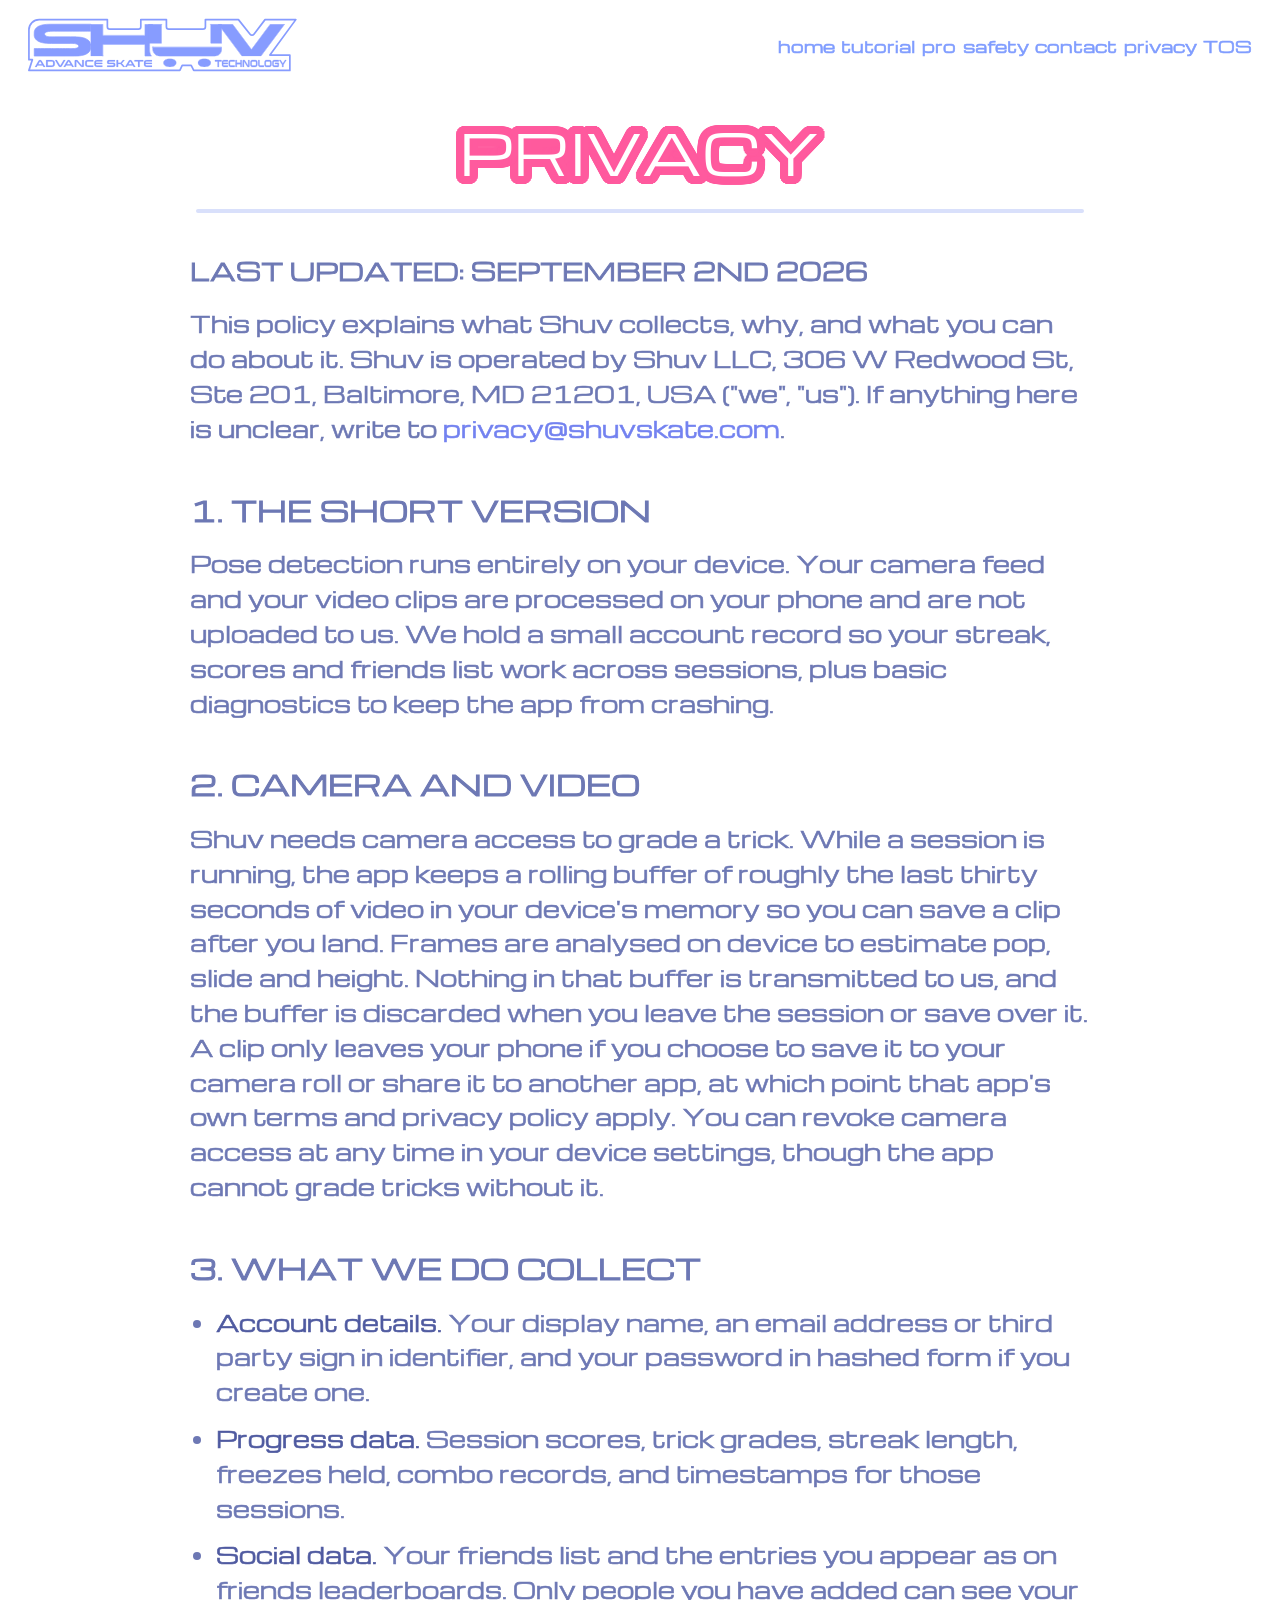
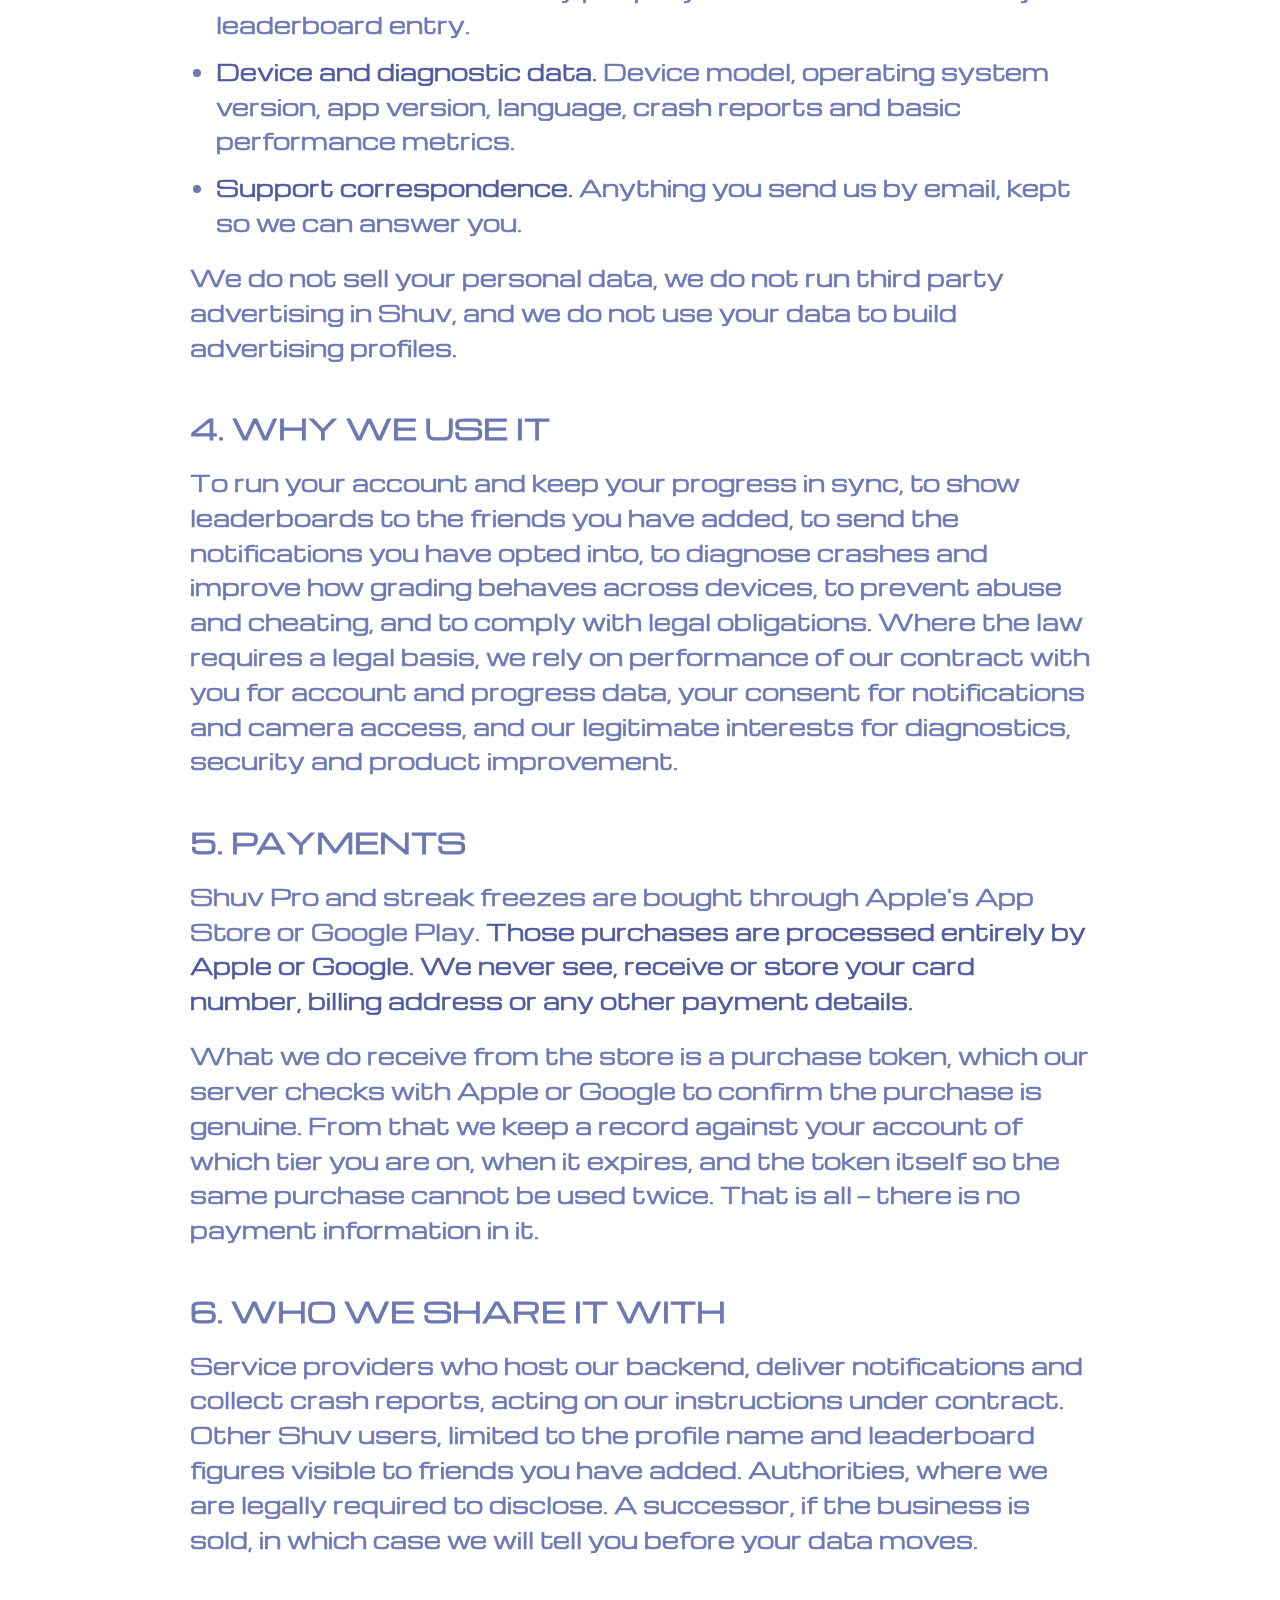
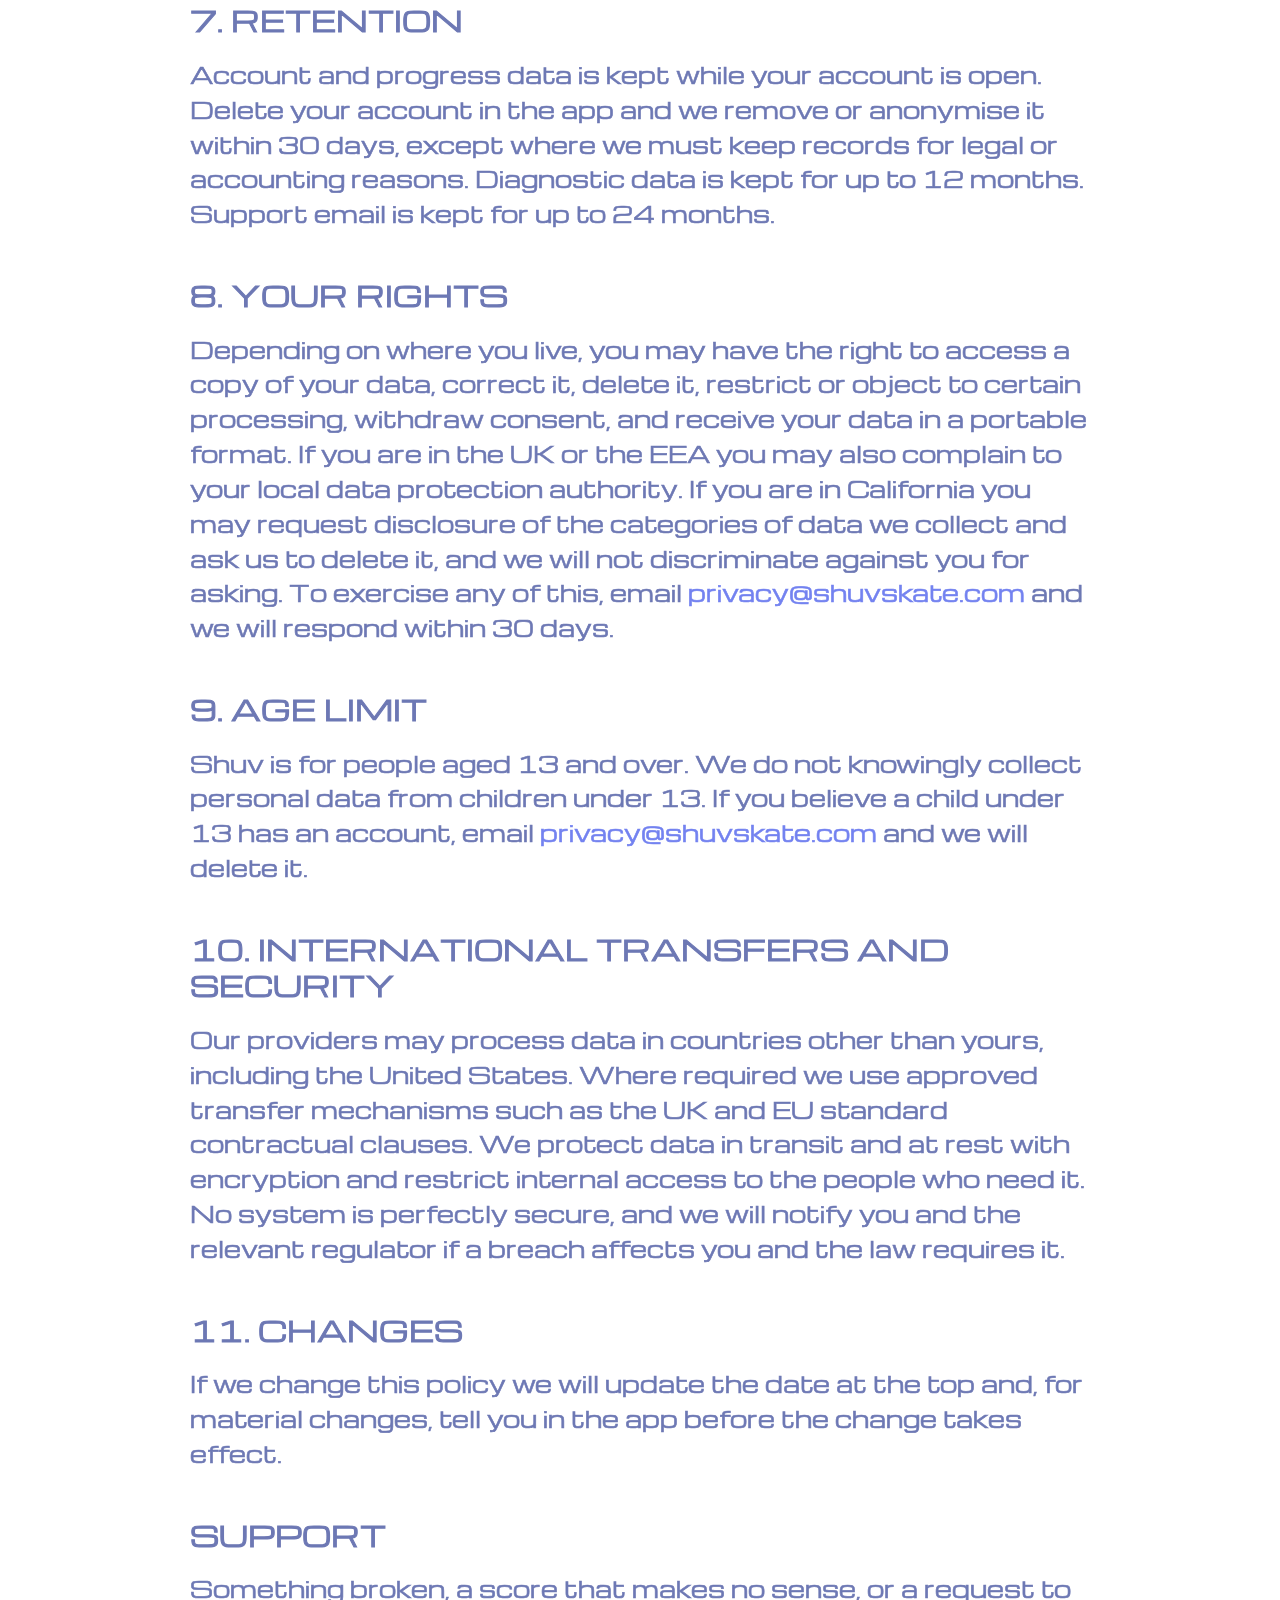
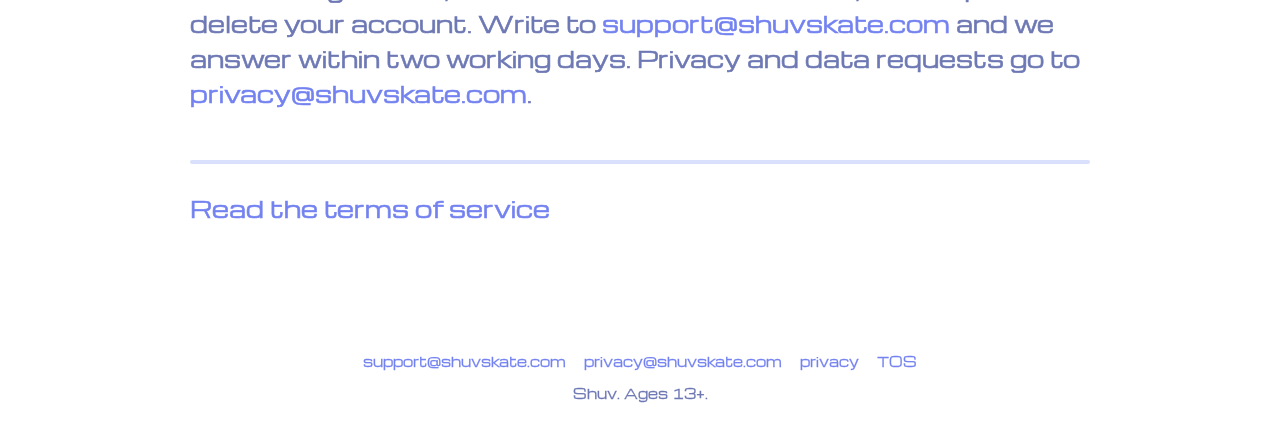
==== privacy.html @ 70ee279d "Shuv website — 2026-10-14 06:51 UTC" ====
<!doctype html>
<!--
  SHUV SITE: privacy policy (privacy.html)
  One responsive file for phone AND desktop. The phone layout is the default and
  css/shuv.css switches to the desktop layout at 900px wide. There are no separate mobile files.
  Shared across all 3 pages: header, phone menu and footer (marked below; keep them in sync),
  plus css/shuv.css and js/shuv.js.
  Must stay reachable at a stable public URL: both app stores require it before review.
-->
<html lang="en">
<head>
  <meta charset="utf-8">
  <meta name="viewport" content="width=device-width, initial-scale=1">
  <title>Privacy policy | Shuv</title>
  <meta name="description" content="What Shuv collects, why, and what you can do about it.">
  <meta name="theme-color" content="#ffffff">
  <!-- The canonical link and og:url must be absolute, so they name the
       domain directly. If it ever changes, these and the addresses in the
       footer are the places to look. -->
  <link rel="canonical" href="https://shuvskate.com/privacy.html">
  <link rel="icon" href="assets/favicon-32.png" sizes="32x32" type="image/png">
  <link rel="apple-touch-icon" href="assets/apple-touch-icon.png">
  <!-- People find Shuv through shared clips, so the share card is worth
       composing rather than letting a platform pick an image off the page. -->
  <meta property="og:type" content="website">
  <meta property="og:site_name" content="Shuv">
  <meta property="og:title" content="Privacy policy | Shuv">
  <meta property="og:description" content="What Shuv collects, why, and what you can do about it.">
  <meta property="og:url" content="https://shuvskate.com/privacy.html">
  <meta property="og:image" content="https://shuvskate.com/assets/og-image.png">
  <meta property="og:image:width" content="1200">
  <meta property="og:image:height" content="630">
  <meta name="twitter:card" content="summary_large_image">
  <link rel="preload" href="assets/fonts/Michroma-Regular.woff2" as="font" type="font/woff2" crossorigin>
  <link rel="stylesheet" href="css/shuv.css">
  <script src="js/shuv.js" defer></script>
</head>
<body>
<div class="page" id="top">

  <!-- ===== HEADER: repeated on all 3 pages. Keep them in sync. =====================
       On index.html the links are #sections; on the legal pages they are index.html#sections.
       Phone: logo centred + hamburger on the right. Desktop (900px+): logo left, text links right. -->
  <header class="site-header">
    <div class="site-header__inner">
      <a class="logo" href="index.html"><img src="assets/logo.svg" alt="Shuv, advance skate technology" width="440" height="89"></a>
      <nav class="nav-desktop" aria-label="Main">
        <a class="jello" href="index.html">home</a>
        <a class="jello" href="index.html#tutorial">tutorial</a>
        <a class="jello" href="index.html#pro">pro</a>
        <a class="jello" href="index.html#safety">safety</a>
        <a class="jello" href="index.html#contact">contact</a>
        <a class="jello" href="privacy.html" aria-current="page">privacy</a>
        <a class="jello" href="terms.html">TOS</a>
      </nav>
      <button class="menu-btn" type="button" aria-label="Open menu" aria-expanded="false" aria-controls="menu"><span></span><span></span><span></span></button>
    </div>
  </header>

  <!-- ===== PHONE MENU: repeated on all 3 pages. ===================================
       Slides in from the right when the hamburger is tapped (js/shuv.js, part 5). Hidden on desktop.
       The backdrop is invisible; it only catches taps outside the menu to close it. -->
  <div class="menu-backdrop" data-menu-close></div>
  <div class="menu" id="menu" role="dialog" aria-label="Menu" aria-hidden="true" tabindex="-1">
    <nav class="menu__nav" aria-label="Menu">
      <a class="jello" href="index.html" data-menu-close>home</a>
      <a class="jello" href="index.html#tutorial" data-menu-close>tutorial</a>
      <a class="jello" href="index.html#pro" data-menu-close>pro</a>
      <a class="jello" href="index.html#safety" data-menu-close>safety</a>
      <a class="jello" href="index.html#contact" data-menu-close>contact</a>
      <a class="jello" href="privacy.html" data-menu-close aria-current="page">privacy</a>
      <a class="jello" href="terms.html" data-menu-close>TOS</a>
    </nav>
    <button class="menu__close jello" type="button" data-menu-close>close</button>
  </div>

  <main id="main">
    <!-- ===== PRIVACY POLICY ============================================================
         Stable public URL for App Store Connect and Google Play Console:
         https://YOUR-DOMAIN/privacy.html   Don't rename or move this file once it has been submitted. -->
    <section class="doc-page">
      <h1 class="outline outline--pink doc-page__title">Privacy</h1>
      <div class="rule doc-page__rule"></div>
      <div class="doc">
        <!-- Operator filled in 7 Oct 2026 from the Maryland formation record.
             Work still outstanding on this page is tracked in the app repo,
             not here: this file is served to the public. -->
        <p class="doc__date">Last updated: September 2nd 2026</p>
        <p>This policy explains what Shuv collects, why, and what you can do about it. Shuv is operated by Shuv LLC, 306 W Redwood St, Ste 201, Baltimore, MD 21201, USA ("we", "us"). If anything here is unclear, write to <a href="mailto:privacy@shuvskate.com">privacy@shuvskate.com</a>.</p>
        <h2>1. The short version</h2>
        <p>Pose detection runs entirely on your device. Your camera feed and your video clips are processed on your phone and are not uploaded to us. We hold a small account record so your streak, scores and friends list work across sessions, plus basic diagnostics to keep the app from crashing.</p>
        <h2>2. Camera and video</h2>
        <p>Shuv needs camera access to grade a trick. While a session is running, the app keeps a rolling buffer of roughly the last thirty seconds of video in your device's memory so you can save a clip after you land. Frames are analysed on device to estimate pop, slide and height. Nothing in that buffer is transmitted to us, and the buffer is discarded when you leave the session or save over it. A clip only leaves your phone if you choose to save it to your camera roll or share it to another app, at which point that app's own terms and privacy policy apply. You can revoke camera access at any time in your device settings, though the app cannot grade tricks without it.</p>
        <h2>3. What we do collect</h2>
        <ul>
          <li><strong>Account details.</strong> Your display name, an email address or third party sign in identifier, and your password in hashed form if you create one.</li>
          <li><strong>Progress data.</strong> Session scores, trick grades, streak length, freezes held, combo records, and timestamps for those sessions.</li>
          <li><strong>Social data.</strong> Your friends list and the entries you appear as on friends leaderboards. Only people you have added can see your leaderboard entry.</li>
          <li><strong>Device and diagnostic data.</strong> Device model, operating system version, app version, language, crash reports and basic performance metrics.</li>
          <li><strong>Support correspondence.</strong> Anything you send us by email, kept so we can answer you.</li>
        </ul>
        <p>We do not sell your personal data, we do not run third party advertising in Shuv, and we do not use your data to build advertising profiles.</p>
        <h2>4. Why we use it</h2>
        <p>To run your account and keep your progress in sync, to show leaderboards to the friends you have added, to send the notifications you have opted into, to diagnose crashes and improve how grading behaves across devices, to prevent abuse and cheating, and to comply with legal obligations. Where the law requires a legal basis, we rely on performance of our contract with you for account and progress data, your consent for notifications and camera access, and our legitimate interests for diagnostics, security and product improvement.</p>
        <h2>5. Payments</h2>
        <p>Shuv Pro and streak freezes are bought through Apple's App Store or Google Play. <strong>Those purchases are processed entirely by Apple or Google. We never see, receive or store your card number, billing address or any other payment details.</strong></p>
        <p>What we do receive from the store is a purchase token, which our server checks with Apple or Google to confirm the purchase is genuine. From that we keep a record against your account of which tier you are on, when it expires, and the token itself so the same purchase cannot be used twice. That is all — there is no payment information in it.</p>
        <h2>6. Who we share it with</h2>
        <p>Service providers who host our backend, deliver notifications and collect crash reports, acting on our instructions under contract. Other Shuv users, limited to the profile name and leaderboard figures visible to friends you have added. Authorities, where we are legally required to disclose. A successor, if the business is sold, in which case we will tell you before your data moves.</p>
        <h2>7. Retention</h2>
        <p>Account and progress data is kept while your account is open. Delete your account in the app and we remove or anonymise it within 30 days, except where we must keep records for legal or accounting reasons. Diagnostic data is kept for up to 12 months. Support email is kept for up to 24 months.</p>
        <h2>8. Your rights</h2>
        <p>Depending on where you live, you may have the right to access a copy of your data, correct it, delete it, restrict or object to certain processing, withdraw consent, and receive your data in a portable format. If you are in the UK or the EEA you may also complain to your local data protection authority. If you are in California you may request disclosure of the categories of data we collect and ask us to delete it, and we will not discriminate against you for asking. To exercise any of this, email <a href="mailto:privacy@shuvskate.com">privacy@shuvskate.com</a> and we will respond within 30 days.</p>
        <h2>9. Age limit</h2>
        <p>Shuv is for people aged 13 and over. We do not knowingly collect personal data from children under 13. If you believe a child under 13 has an account, email <a href="mailto:privacy@shuvskate.com">privacy@shuvskate.com</a> and we will delete it.</p>
        <h2>10. International transfers and security</h2>
        <p>Our providers may process data in countries other than yours, including the United States. Where required we use approved transfer mechanisms such as the UK and EU standard contractual clauses. We protect data in transit and at rest with encryption and restrict internal access to the people who need it. No system is perfectly secure, and we will notify you and the relevant regulator if a breach affects you and the law requires it.</p>
        <h2>11. Changes</h2>
        <p>If we change this policy we will update the date at the top and, for material changes, tell you in the app before the change takes effect.</p>
        <!-- Support: Apple and Google both ask for a support URL. Either https://YOUR-DOMAIN/privacy.html#support
             or https://YOUR-DOMAIN/#contact (the home page form) works. -->
        <h2 id="support">Support</h2>
        <p>Something broken, a score that makes no sense, or a request to delete your account. Write to <a href="mailto:support@shuvskate.com">support@shuvskate.com</a> and we answer within two working days. Privacy and data requests go to <a href="mailto:privacy@shuvskate.com">privacy@shuvskate.com</a>.</p>
        <div class="rule doc__end-rule"></div>
        <p><a href="terms.html">Read the terms of service</a></p>
      </div>
    </section>
  </main>

  <!-- ===== FOOTER: repeated on all 3 pages. ===== -->
  <footer class="site-footer">
    <div class="site-footer__links">
      <a href="mailto:support@shuvskate.com">support@shuvskate.com</a>
      <a href="mailto:privacy@shuvskate.com">privacy@shuvskate.com</a>
      <a href="privacy.html">privacy</a>
      <a href="terms.html">TOS</a>
    </div>
    <div class="site-footer__small">Shuv. Ages 13+.</div>
  </footer>
</div>
</body>
</html>
---- css/shuv.css ----
/* ===== MICHROMA, SELF HOSTED ==============================================
   It used to come from Google Fonts. Two reasons it does not any more:

   1. PRIVACY. A Google Fonts stylesheet hands every visitor's IP address
      to Google before a single word of the page renders. A German court
      has already ruled that a GDPR breach, and this site has to carry a
      privacy policy that says what it shares — "nothing, unless you ask
      us to" is a much easier sentence to write truthfully.
   2. IT IS FASTER. Two preconnects and a blocking stylesheet on another
      origin, to fetch a 26 KB file, versus fetching the 26 KB file.

   Michroma is SIL Open Font Licence 1.1, which permits this as long as
   the licence travels with it — see assets/fonts/OFL.txt.

   swap, so the page is readable in a fallback while the font arrives
   rather than showing nothing.
   ========================================================================= */
@font-face {
  font-family: 'Michroma';
  src: url('../assets/fonts/Michroma-Regular.woff2') format('woff2'),
       url('../assets/fonts/Michroma-Regular.ttf') format('truetype');
  font-weight: 400;
  font-style: normal;
  font-display: swap;
}

/* ==========================================================================
   Shuv site: shared stylesheet for index.html, privacy.html and terms.html

   HOW THE LAYOUT WORKS
   - The phone layout is the default. Everything inside the DESKTOP media
     query at the bottom (min-width: 900px) switches to the desktop layout.
     There are no separate mobile/desktop files.
   - Sizes come from the custom properties in :root, so most layout tweaks
     are a one line edit there (phone values first, desktop values in the
     media query).
   - Michroma ships a single weight. Text is thickened with a thin
     -webkit-text-stroke in its own colour (0.03em body, about 0.045em
     headings). Keep that when porting, or the type looks too light.
   ========================================================================== */

/* ---------- 1. Tokens ---------------------------------------------------- */
:root {
  /* Brand colours (from the app theme) */
  --cobalt: #2742dd;       /* borders + hard "depth" shadows */
  --peri: #7382f0;         /* primary: button fills, card headings */
  --peri-soft: #7f9cff;    /* nav links, most outlined headings, menu */
  --ink: #1b2150;          /* strongest text: prices, typed input */
  --text: #6d78b4;         /* body copy */
  --muted: #8088b8;
  --panel: #eef1ff;        /* Pro column highlight */
  --rule: #d9e0fb;         /* divider lines */
  --good: #22c97a;         /* speech bubble, "First 4 days free" */
  --pink: #ff5a9e;         /* safety box, menu close button */
  --pink-deep: #c2185b;
  --legal-strong: #4f5aa0; /* bold lead-ins in the privacy policy */

  /* Type scale, PHONE. Scales with the screen (vw) to match the phone
     mockups, but is capped so tablets (600 to 899px wide) don't balloon. */
  --h1: min(7.6vw, 43px);     /* hero headline */
  --big: min(11.5vw, 66px);   /* section titles: TUTORIAL, SAFETY, ... */
  --ch: min(7.4vw, 36px);     /* card headings */
  --body: min(4.6vw, 26px);   /* body copy */
  --btn: min(4.3vw, 24px);    /* button labels */

  /* Spacing, PHONE */
  --pad: 2vw;        /* page side padding */
  --hdr-r: 3.5vw;    /* header side padding */
  --why-in: 4vw;     /* extra side inset: "Why choose Shuv?" */
  --form-in: 4vw;    /* extra side inset: contact form */
  --doc-in: 4.5vw;   /* extra side inset: legal text */
  --pop-mt: -12%;    /* pulls the skater scene up under the Pop card */
  --pop-mb: 0px;

  /* Sticky header height. js/shuv.js keeps this equal to the real header,
     so jumps to #sections land just below it instead of under it. */
  --header-h: 72px;
}

/* ---------- 2. Base ------------------------------------------------------ */
*, *::before, *::after { box-sizing: border-box; }
html { -webkit-text-size-adjust: 100%; }
body {
  margin: 0;
  background: #fff;
  color: var(--text);
  font-family: Michroma, "Arial Black", sans-serif;
  -webkit-font-smoothing: antialiased;
  animation: page-in .35s ease;           /* every page fades in on load */
}
/* Added by js/shuv.js just before going to another page of the site */
body.is-leaving { opacity: 0; transition: opacity .3s ease; }
@keyframes page-in { from { opacity: 0; } }

/* Wrapper for the whole page. "clip" (not "hidden") so the sticky header
   keeps working while nothing can cause sideways scrolling on phones. */
.page {
  max-width: 1600px;
  margin-inline: auto; min-height: 100vh; overflow-x: clip; }

h1, h2, h3 { font-weight: 400; }        /* Michroma has no bold; never synthesize it */
a { color: var(--peri); text-decoration: none; }
a:hover { color: var(--cobalt); }
img { max-width: 100%; height: auto; display: block; }
::selection { background: var(--peri); color: #fff; }
input::placeholder, textarea::placeholder { color: #9aa8f5; text-transform: uppercase; }

/* Anchor targets stop just below the sticky header */
[id] { scroll-margin-top: calc(var(--header-h) + 14px); }

.sr-only {
  position: absolute; width: 1px; height: 1px; padding: 0; margin: -1px;
  overflow: hidden; clip: rect(0, 0, 0, 0); white-space: nowrap; border: 0;
}

/* ---------- 3. Shared pieces --------------------------------------------- */

/* Outlined headings: white letters with a thick round outline, like the
   app's headings. Built from 48 hard text-shadows in a circle of radius
   --o (0.15em = the app's 3px outline on 20px text, kept as a ratio).
   Don't swap this for -webkit-text-stroke: that gives sharp mitred corners.
   Colour: default periwinkle-soft; add .outline--peri or .outline--pink. */
.outline {
  --o: 0.15em;
  --oc: var(--peri-soft);
  color: #fff;
  text-transform: uppercase;
  -webkit-text-stroke: 0;
  text-shadow:
    calc(var(--o) * 1.000) calc(var(--o) * 0.000) 0 var(--oc),
    calc(var(--o) * 0.991) calc(var(--o) * 0.131) 0 var(--oc),
    calc(var(--o) * 0.966) calc(var(--o) * 0.259) 0 var(--oc),
    calc(var(--o) * 0.924) calc(var(--o) * 0.383) 0 var(--oc),
    calc(var(--o) * 0.866) calc(var(--o) * 0.500) 0 var(--oc),
    calc(var(--o) * 0.793) calc(var(--o) * 0.609) 0 var(--oc),
    calc(var(--o) * 0.707) calc(var(--o) * 0.707) 0 var(--oc),
    calc(var(--o) * 0.609) calc(var(--o) * 0.793) 0 var(--oc),
    calc(var(--o) * 0.500) calc(var(--o) * 0.866) 0 var(--oc),
    calc(var(--o) * 0.383) calc(var(--o) * 0.924) 0 var(--oc),
    calc(var(--o) * 0.259) calc(var(--o) * 0.966) 0 var(--oc),
    calc(var(--o) * 0.131) calc(var(--o) * 0.991) 0 var(--oc),
    calc(var(--o) * 0.000) calc(var(--o) * 1.000) 0 var(--oc),
    calc(var(--o) * -0.131) calc(var(--o) * 0.991) 0 var(--oc),
    calc(var(--o) * -0.259) calc(var(--o) * 0.966) 0 var(--oc),
    calc(var(--o) * -0.383) calc(var(--o) * 0.924) 0 var(--oc),
    calc(var(--o) * -0.500) calc(var(--o) * 0.866) 0 var(--oc),
    calc(var(--o) * -0.609) calc(var(--o) * 0.793) 0 var(--oc),
    calc(var(--o) * -0.707) calc(var(--o) * 0.707) 0 var(--oc),
    calc(var(--o) * -0.793) calc(var(--o) * 0.609) 0 var(--oc),
    calc(var(--o) * -0.866) calc(var(--o) * 0.500) 0 var(--oc),
    calc(var(--o) * -0.924) calc(var(--o) * 0.383) 0 var(--oc),
    calc(var(--o) * -0.966) calc(var(--o) * 0.259) 0 var(--oc),
    calc(var(--o) * -0.991) calc(var(--o) * 0.131) 0 var(--oc),
    calc(var(--o) * -1.000) calc(var(--o) * 0.000) 0 var(--oc),
    calc(var(--o) * -0.991) calc(var(--o) * -0.131) 0 var(--oc),
    calc(var(--o) * -0.966) calc(var(--o) * -0.259) 0 var(--oc),
    calc(var(--o) * -0.924) calc(var(--o) * -0.383) 0 var(--oc),
    calc(var(--o) * -0.866) calc(var(--o) * -0.500) 0 var(--oc),
    calc(var(--o) * -0.793) calc(var(--o) * -0.609) 0 var(--oc),
    calc(var(--o) * -0.707) calc(var(--o) * -0.707) 0 var(--oc),
    calc(var(--o) * -0.609) calc(var(--o) * -0.793) 0 var(--oc),
    calc(var(--o) * -0.500) calc(var(--o) * -0.866) 0 var(--oc),
    calc(var(--o) * -0.383) calc(var(--o) * -0.924) 0 var(--oc),
    calc(var(--o) * -0.259) calc(var(--o) * -0.966) 0 var(--oc),
    calc(var(--o) * -0.131) calc(var(--o) * -0.991) 0 var(--oc),
    calc(var(--o) * 0.000) calc(var(--o) * -1.000) 0 var(--oc),
    calc(var(--o) * 0.131) calc(var(--o) * -0.991) 0 var(--oc),
    calc(var(--o) * 0.259) calc(var(--o) * -0.966) 0 var(--oc),
    calc(var(--o) * 0.383) calc(var(--o) * -0.924) 0 var(--oc),
    calc(var(--o) * 0.500) calc(var(--o) * -0.866) 0 var(--oc),
    calc(var(--o) * 0.609) calc(var(--o) * -0.793) 0 var(--oc),
    calc(var(--o) * 0.707) calc(var(--o) * -0.707) 0 var(--oc),
    calc(var(--o) * 0.793) calc(var(--o) * -0.609) 0 var(--oc),
    calc(var(--o) * 0.866) calc(var(--o) * -0.500) 0 var(--oc),
    calc(var(--o) * 0.924) calc(var(--o) * -0.383) 0 var(--oc),
    calc(var(--o) * 0.966) calc(var(--o) * -0.259) 0 var(--oc),
    calc(var(--o) * 0.991) calc(var(--o) * -0.131) 0 var(--oc);
}
.outline--peri { --oc: var(--peri); }
.outline--pink { --oc: var(--pink); }

/* Divider line */
.rule { height: 4px; border-radius: 2px; background: var(--rule); }

/* Cards: 4px cobalt border + hard 8px cobalt shadow (no blur) */
.card {
  border: 4px solid var(--cobalt);
  border-radius: 28px;
  box-shadow: 0 8px 0 var(--cobalt);
  background: #fff;
  padding: .8em .5em .9em;
  text-align: center;
  font-size: var(--body);
}
.card__title {
  margin: 0;
  color: var(--peri);
  text-transform: uppercase;
  font-size: var(--ch);
  line-height: 1.15;
  -webkit-text-stroke: .045em currentColor;
}
.card__text { margin: .6em 0 0; line-height: 1.3; -webkit-text-stroke: .03em currentColor; }

/* Buttons press down onto their shadow */
.btn {
  display: block;
  width: 100%;
  border: 4px solid var(--cobalt);
  border-radius: 24px;
  background: var(--peri);
  box-shadow: 0 8px 0 var(--cobalt);
  color: #fff;
  font-family: inherit;
  font-size: var(--btn);
  text-transform: uppercase;
  padding: .8em .6em;
  cursor: pointer;
  -webkit-text-stroke: .035em currentColor;
  transition: transform .08s ease, box-shadow .08s ease;
}
.btn:active { transform: translateY(8px); box-shadow: 0 0 0 var(--cobalt); }

/* "Jello" press. js/shuv.js adds .is-jello to any .jello element on
   pointerdown. Uses the separate `scale` property so it combines with the
   :active translate above. */
@keyframes shuv-jello {
  0%   { scale: 1 1; }
  25%  { scale: 1.12 .86; }
  40%  { scale: .9 1.1; }
  55%  { scale: 1.06 .95; }
  70%  { scale: .97 1.03; }
  85%  { scale: 1.01 .99; }
  100% { scale: 1 1; }
}
.is-jello { animation: shuv-jello .6s cubic-bezier(.3, .7, .4, 1); }

/* ---------- 4. Header ---------------------------------------------------- */
.site-header { position: sticky; top: 0; z-index: 40; background: #fff; }
/* PHONE: logo centred, hamburger on the right */
.site-header__inner {
  display: grid;
  grid-template-columns: 44px minmax(0, 1fr) 44px;
  align-items: center;
  gap: 8px;
  padding: 14px var(--hdr-r);
}
.logo { grid-column: 2; justify-self: center; }
.logo img { width: min(220px, 58vw); }
.nav-desktop { display: none; }
.menu-btn {
  grid-column: 3;
  width: 44px; height: 44px;
  border: 0; background: transparent;
  padding: 6px 2px;
  display: flex; flex-direction: column; justify-content: space-between;
  cursor: pointer;
}
.menu-btn span { display: block; height: 6px; background: var(--peri-soft); }

/* ---------- 5. Phone menu (slides in from the right) ---------------------- */
.menu-backdrop { position: fixed; inset: 0; z-index: 50; pointer-events: none; }
.menu-backdrop.is-open { pointer-events: auto; }
.menu {
  position: fixed; z-index: 60;
  top: 92px; right: 0;
  width: min(72vw, 380px);
  max-height: calc(100dvh - 108px);      /* scrolls on short/landscape phones */
  overflow-y: auto;
  background: #fff;
  border: 6px solid var(--peri-soft);
  border-right: 0;
  border-radius: 56px 0 0 56px;
  padding: 32px 20px 40px;
  display: flex; flex-direction: column; align-items: center; gap: 36px;
  transform: translateX(calc(100% + 12px));
  visibility: hidden;
  transition: transform .42s cubic-bezier(.22, .8, .24, 1), visibility 0s linear .42s;
}
.menu.is-open {
  transform: none;
  visibility: visible;
  box-shadow: -12px 0 0 rgba(127, 156, 255, .18);
  transition: transform .42s cubic-bezier(.22, .8, .24, 1);
}
.menu:focus { outline: none; }
.menu__nav {
  display: flex; flex-direction: column; align-items: center; gap: 4px;
  font-size: clamp(34px, 10.5vw, 52px);
  line-height: 1.12;
  -webkit-text-stroke: .04em currentColor;
}
.menu__nav a { color: var(--peri-soft); }
.menu__close {
  width: 100%;
  border: 4px solid var(--pink-deep);
  border-radius: 22px;
  background: var(--pink);
  box-shadow: 0 8px 0 var(--pink-deep);
  color: #fff;
  font-family: inherit;
  font-size: clamp(30px, 9vw, 44px);
  padding: 10px 0 14px;
  cursor: pointer;
  -webkit-text-stroke: .04em currentColor;
  transition: transform .08s ease, box-shadow .08s ease;
}
.menu__close:active { transform: translateY(8px); box-shadow: 0 0 0 var(--pink-deep); }

/* ---------- 6. Home: hero ------------------------------------------------ */
.hero {
  max-width: 1600px; margin: 0 auto;
  padding: 16px var(--pad) 40px;
  display: flex; flex-wrap: wrap; align-items: center; gap: 28px 48px;
}
.hero__art { flex: 1 1 380px; position: relative; padding-bottom: 20px; }
.hero__art > img { width: min(88%, 720px); margin: 0 auto; }
.hero__copy { flex: 1 1 380px; display: flex; flex-direction: column; align-items: center; justify-content: center; }
.hero__title { margin: 0; text-align: center; font-size: var(--h1); line-height: 1.22; text-wrap: balance; }

/* Store badges. PHONE: pinned bottom right of Rash. DESKTOP: bottom left. */
.store-badges { position: absolute; right: 0; bottom: 0; display: grid; gap: 12px; justify-items: start; }
.store-badge {
  border: 3px solid var(--cobalt);
  border-radius: 14px;
  background: #fff;
  box-shadow: 0 5px 0 var(--cobalt);
  padding: 8px 14px;
  color: var(--ink);
}
.store-badge--fill { background: var(--peri); color: #fff; }
.store-badge__kicker {
  display: block;
  font-family: Arial, Helvetica, sans-serif;
  font-weight: 700;
  font-size: 9px;
  letter-spacing: .18em;
  text-transform: uppercase;
  color: var(--text);
}
.store-badge--fill .store-badge__kicker { color: inherit; }
.store-badge__name { display: block; margin-top: 2px; font-size: 13px; text-transform: uppercase; -webkit-text-stroke: .03em currentColor; }

/* ---------- 7. Home: Pop. Slide. Land. ------------------------------------ */
.pop {
  max-width: 1600px; margin: 0 auto;
  padding: 48px var(--pad);
  display: flex; flex-direction: row-reverse; flex-wrap: wrap; align-items: center; gap: 40px 48px;
}
.pop__card { position: relative; z-index: 2; flex: 1 1 420px; }
.pop__card .card__title { line-height: 1.1; }

/* The scene is one fixed-aspect box. Every piece is absolutely positioned
   in % of the box (measured from the mockup), and the speech bubble is
   sized in cqw (container query units), so the scene scales like a picture.
   Edit positions here, not in the HTML. */
.pop-scene {
  position: relative; z-index: 1;
  flex: 1 1 380px;
  max-width: 820px;
  margin: var(--pop-mt) auto var(--pop-mb);
  aspect-ratio: 1080 / 1645;
  container-type: inline-size;
}
.pop-scene > img { position: absolute; }
.pop-scene__girl  { left: 15.7%;  top: 13.09%; width: 70%; }
.pop-scene__combo { left: 10.95%; top: 7.6%;   width: 24.96%; }
.pop-scene__auto  { left: 35.06%; top: 14.1%;  width: 40.48%; }
.pop-scene__rec   { left: 75.84%; top: 8.85%;  width: 17.29%; }
.pop-scene__rash  { left: 12%;    top: 67.62%; width: 29.5%; }

/* Speech bubble, same construction as the app's camera bubble:
   thick bottom border, tail = green triangle with a smaller white one inside. */
.bubble {
  position: absolute; left: 40.7%; top: 83.81%; width: 44%;
  border: .7cqw solid var(--good);
  border-bottom-width: 1.63cqw;
  border-radius: 3.73cqw;
  background: #fff;
  padding: 1.4cqw 3.03cqw;
}
.bubble::before, .bubble::after { content: ""; position: absolute; width: 0; height: 0; }
.bubble::before {
  left: -3.5cqw; top: 3.27cqw;
  border-top: 1.4cqw solid transparent;
  border-bottom: 2.8cqw solid transparent;
  border-right: 3.5cqw solid var(--good);
}
.bubble::after {
  left: -2.1cqw; top: 3.97cqw;
  border-top: .7cqw solid transparent;
  border-bottom: 1.17cqw solid transparent;
  border-right: 3.03cqw solid #fff;
}
.bubble p {
  position: relative; margin: 0;
  color: var(--peri);
  font-size: 3.5cqw;
  line-height: 1.4;
  -webkit-text-stroke: .06em currentColor;
  paint-order: stroke fill;
}

/* ---------- 8. Home: tutorial -------------------------------------------- */
/* z-index keeps the tutorial above Rash if the scene above ever overlaps it */
.tutorial { position: relative; z-index: 3; max-width: 1600px; margin: 0 auto; padding: 56px var(--pad) 24px; }
.tutorial__title { margin: 0 0 clamp(28px, 4vw, 80px); text-align: center; font-size: var(--big); line-height: 1; }
/* Rows alternate sides on desktop. On phones the picture always sits above its card. */
.tut-row { display: flex; flex-wrap: wrap; align-items: center; gap: 32px 56px; margin-bottom: clamp(56px, 7vw, 120px); }
.tut-row:last-child { margin-bottom: 0; }
.tut-row--flip { flex-direction: row-reverse; }
.tut-row__art { flex: 1 1 380px; }
.tut-row__art img { width: min(72%, 540px); margin: 0 auto; }
.tut-row__art--narrow img { width: min(58%, 330px); }
/* --wide, for art that is drawn small inside its own frame. The friend
   row's illustration reads as two people at a distance rather than one
   object, so at the default width the faces end up smaller than the body
   text beside them. Both this and --narrow have a partner rule in the
   900px block below; changing one without the other only moves the
   phone layout, because the desktop rule is the one that wins. */
.tut-row__art--wide img { width: min(88%, 660px); }
.tut-row > .card { flex: 1 1 420px; }

/* ---------- 9. Home: why choose Shuv -------------------------------------- */
.why {
  max-width: 1100px; margin: 0 auto;
  padding: 80px calc(var(--pad) + var(--why-in)) 24px;
  text-align: center;
  font-size: var(--body);
}
.why__title { margin: 0; font-size: var(--big); line-height: 1.15; text-wrap: balance; }
.why .rule { width: 85%; margin: .9em auto; }
.why .rule:last-child { margin-bottom: 0; }
.why h3 { margin: 0; color: var(--peri-soft); text-transform: uppercase; font-size: var(--ch); line-height: 1.2; -webkit-text-stroke: .045em currentColor; }
.why p { margin: .5em auto 0; max-width: 22em; line-height: 1.3; -webkit-text-stroke: .03em currentColor; }

/* ---------- 10. Home: Shuv Pro -------------------------------------------- */
.pro { max-width: 1600px; margin: 0 auto; padding: 80px var(--pad) 24px; }
.pro__title { margin: 0 0 clamp(28px, 4vw, 72px); text-align: center; font-size: var(--big); line-height: 1.15; text-wrap: balance; }
.pro__row { display: flex; flex-wrap: wrap; align-items: center; gap: 32px 56px; }
.pro__art { flex: 1 1 380px; }
.pro__art img { width: min(70%, 440px); margin: 0 auto; }
.pro__card { flex: 1 1 440px; padding: 1em .9em 1.1em; text-align: left; font-size: calc(var(--body) * .72); }
.pro__card .card__title { text-align: center; font-size: calc(var(--ch) * 1.111); }

.pro-table { width: 100%; border-collapse: collapse; margin-top: 1em; }
.pro-table thead th { padding: 0 0 .6em; font-weight: 400; letter-spacing: .08em; color: var(--muted); }
.pro-table .free-h { font-size: .75em; }
.pro-table thead .pro-col { padding: .5em 0 .6em; background: var(--panel); border-radius: 12px 12px 0 0; }
.pro-pill {
  display: inline-block;
  font-size: .7em;
  letter-spacing: .08em;
  color: #fff;
  background: var(--peri);
  border: 2px solid var(--cobalt);
  border-bottom-width: 4px;
  border-radius: 10px;
  padding: 4px 8px;
}
.pro-table tbody th { padding: .75em .4em .75em 0; text-align: left; font-weight: 400; line-height: 1.3; -webkit-text-stroke: .03em currentColor; }
.pro-table tbody td { padding: .75em 0; text-align: center; width: 3.4em; }
.pro-table tbody td.pro-col { background: var(--panel); }
.pro-table tbody tr + tr > * { border-top: 3px solid var(--panel); }
.tick {
  display: inline-block; vertical-align: middle;
  width: 1.1em; height: 1.1em;
  fill: none; stroke: var(--muted); stroke-width: 3.4; stroke-linecap: round; stroke-linejoin: round;
}
.pro-col .tick { stroke: var(--peri); }
.dash { display: inline-block; vertical-align: middle; width: .8em; height: 4px; border-radius: 3px; background: var(--rule); }

.pro__price { display: flex; align-items: baseline; justify-content: center; gap: .4em; margin-top: 1.2em; }
.pro__amount { font-size: 2.1em; color: var(--ink); -webkit-text-stroke: .04em currentColor; }
.pro__per { color: var(--muted); }
.pro__trial { margin: .3em 0 0; text-align: center; color: var(--good); -webkit-text-stroke: .03em currentColor; }
.pro__fine { margin: 1.2em 0 0; text-align: center; font-size: .72em; line-height: 1.55; color: var(--muted); }

/* ---------- 11. Home: safety --------------------------------------------- */
.safety { max-width: 960px; margin: 0 auto; padding: 48px var(--pad) 24px; }
.safety__box {
  border: 6px solid var(--pink);
  border-radius: 48px;
  background: #fff;
  padding: 1.2em .9em 0;
  overflow: hidden;
  font-size: var(--body);
}
.safety__title { margin: 0; text-align: center; font-size: var(--big); line-height: 1.05; }
.safety .rule { width: 90%; margin: .8em auto; }
.safety__sub { margin: 0 0 .9em; text-align: center; color: var(--pink); text-transform: uppercase; font-size: var(--ch); line-height: 1.15; -webkit-text-stroke: .045em currentColor; }
.safety__list {
  list-style: none; margin: 0; padding: 0;
  display: flex; flex-direction: column; gap: 1em;
  line-height: 1.3;
  -webkit-text-stroke: .03em currentColor;
}
.safety__list li::before { content: "\2022"; }
.safety__art { width: 68%; margin: 1em auto .6em; }

/* ---------- 12. Home: contact -------------------------------------------- */
.contact { max-width: 900px; margin: 0 auto; padding: 88px var(--pad) 24px; font-size: var(--body); }
.contact__title { margin: 0; text-align: center; font-size: var(--big); line-height: 1; }
.contact__rule { width: 90%; margin: .9em auto 1.2em; }
.contact-form { display: flex; flex-direction: column; gap: .5em; padding: 0 var(--form-in); }
.contact-form label { color: var(--peri-soft); text-transform: uppercase; font-size: .8em; -webkit-text-stroke: .04em currentColor; }
.contact-form .contact-form__gap { margin-top: .6em; }
.contact-form__rule { margin: .8em 0 .4em; }
.contact-form .btn { margin-top: 1.2em; }
.field {
  width: 100%;
  border: 3px solid var(--cobalt);
  border-radius: 22px;
  background: #fff;
  padding: .8em .9em;
  font-family: inherit;
  font-size: max(16px, .9em);   /* never under 16px, or iPhones zoom in on focus */
  color: var(--ink);
  outline-color: var(--peri);
}
textarea.field { resize: vertical; }
.socials { display: flex; justify-content: space-between; align-items: center; gap: 12px; flex-wrap: wrap; margin-top: 56px; }
.socials a { display: flex; padding: 6px; color: var(--peri); }

/* ---------- 13. Legal pages (privacy.html, terms.html) --------------------- */
.doc-page { max-width: 1100px; margin: 0 auto; padding: 32px var(--pad) 24px; }
.doc-page__title { margin: 0; padding: 0 var(--o); text-align: center; font-size: var(--big); line-height: 1.05; text-wrap: balance; }
/* A LONG SINGLE WORD CANNOT WRAP, and Michroma is a very wide face.
   "UNSUBSCRIBE" is eleven characters with no break opportunity, so at the
   base --big of min(11.5vw, 66px) it runs off the right edge at every
   phone width — 390px and 320px alike. "PRIVACY" is short enough and
   "TERMS OF SERVICE" has spaces to wrap on, which is why only one page
   showed it.

   Sized so eleven Michroma capitals fit inside the content box down to a
   320px screen, with room to spare. */
.doc-page__title--long { font-size: min(8.6vw, 50px); }

.doc-page__rule { width: 85%; margin: 28px auto 40px; }
.doc {
  max-width: 900px; margin: 0 auto;
  padding: 0 var(--doc-in);
  font-size: clamp(15px, 1.7vw, 30px);
  line-height: 1.6;
  -webkit-text-stroke: .03em currentColor;
}
.doc p, .doc ul { margin: 20px 0 0; }
.doc p.doc__date { margin: 0; text-transform: uppercase; font-size: clamp(15px, 1.9vw, 34px); line-height: 1.4; -webkit-text-stroke: .04em currentColor; }
.doc h2 { margin: 44px 0 16px; color: var(--text); text-transform: uppercase; font-size: clamp(18px, 2.2vw, 40px); line-height: 1.3; -webkit-text-stroke: .04em currentColor; }
.doc ul { padding-left: 1.2em; display: flex; flex-direction: column; gap: 12px; }
.doc strong { font-weight: 400; color: var(--legal-strong); }
.doc__end-rule { margin: 48px 0 28px; }

/* ---------- 14. Footer --------------------------------------------------- */
.site-footer {
  margin-top: 72px;
  padding: 28px 20px 40px;
  text-align: center;
  font-size: 13px;
  line-height: 1.8;
  color: var(--text);
  -webkit-text-stroke: .02em currentColor;
}
.site-footer__links { display: flex; flex-wrap: wrap; justify-content: center; gap: 4px 18px; }
.site-footer__small { margin-top: 8px; }

/* ==========================================================================
   DESKTOP (900px and wider)
   ========================================================================== */
@media (min-width: 900px) {
  :root {
    /* THE DESKTOP SCALE WAS THE PHONE SCALE IN DISGUISE. Every token was
       a vw multiple with only an upper cap, which is right on a phone —
       where vw barely varies — and wrong on a monitor, where it keeps
       growing. Measured at 1440px the old values gave 40px body copy,
       32px nav links and 105px section titles. Body text wants 17 to 20;
       everything read as though the browser were zoomed in, which is
       exactly how it was described.

       clamp() rather than min() so each one has a floor as well as a
       ceiling, and the multipliers are cut so the ceiling is reached on a
       big monitor rather than exceeded on a laptop.

       The display sizes stay deliberately large — a 62px hero and 72px
       section titles are still loud, because the brand is loud. It is the
       things you READ that had to come down. */
    --h1: clamp(42px, 3.6vw, 62px);
    --big: clamp(44px, 4.4vw, 72px);
    --ch: clamp(23px, 1.9vw, 32px);
    --body: clamp(17px, 1.15vw, 20px);
    --btn: clamp(17px, 1.2vw, 21px);
    --nav: clamp(16px, 1.1vw, 19px);
    --pad: 28px;
    --hdr-r: 28px;
    --why-in: 0px;
    --form-in: 24px;
    --doc-in: 0px;
    --pop-mt: 72px;    /* clear of the Google Play badge above */
    --pop-mb: 72px;    /* Rash stays clear of the TUTORIAL title below */
    --header-h: 97px;
  }

  /* Header: logo left, text links right, no hamburger */
  .site-header__inner { display: flex; max-width: 1600px; margin: 0 auto; padding: 18px var(--pad); gap: 24px; }
  .logo { flex: none; }
  .logo img { width: clamp(190px, 21vw, 440px); }
  .nav-desktop {
    display: flex; flex-wrap: wrap; justify-content: flex-end; gap: 4px .4em;
    margin-left: auto;
    font-size: var(--nav);
    -webkit-text-stroke: .04em currentColor;
  }
  .nav-desktop a { color: var(--peri-soft); }
  .nav-desktop a:hover { color: var(--cobalt); }
  .menu-btn, .menu, .menu-backdrop { display: none; }

  /* Store badges move to the bottom left of Rash and grow */
  .store-badges { right: auto; left: 0; display: flex; flex-direction: column; gap: 14px; align-items: flex-start; }
  .store-badge { border-radius: 16px; padding: 12px 22px; }
  .store-badge__kicker { font-size: min(1vw, 18px); }
  .store-badge__name { font-size: min(1.5vw, 30px); margin-top: 4px; }
}

/* Respect "reduce motion": no fades, slides or wobbles */
@media (prefers-reduced-motion: reduce) {
  body { animation: none; }
  body.is-leaving { transition: none; }
  .menu, .menu.is-open { transition: none; }
  .is-jello { animation: none; }
}

/* ===== CONTACT FORM: honeypot + result line ==============================
   .hp must be invisible to people WITHOUT being display:none — some bots
   skip hidden inputs, and the point is that they fill this one. Pushed off
   screen instead, and aria-hidden + tabindex -1 keep it away from anyone
   using a keyboard or a screen reader. */
.hp {
  position: absolute;
  left: -9999px;
  width: 1px; height: 1px;
  overflow: hidden;
}
.contact-form__status {
  margin: 12px 0 0;
  font-size: 0.95rem;
  line-height: 1.5;
  min-height: 1.5em;   /* reserve the line so the form does not jump */
}
.contact-form__status.is-good { color: var(--ink, #2742dd); }
.contact-form__status.is-bad  { color: var(--pink, #ff5c9d); }

/* ==========================================================================
   DESKTOP ARTWORK SIZING (900px and wider)

   The artwork is sized as a percentage of its flex column with a pixel
   cap, which is right on a phone and generous on a monitor: at 1440px the
   hero was rendering 581x782, taller than most laptop viewports, so you
   met Rash and had to scroll to reach the headline he belongs to.

   Roughly 15% off each, which keeps every composition intact — the
   pop-scene's pieces are positioned in percentages of the scene, so
   shrinking the scene moves them together rather than scattering them.

   A separate block at the end of the file rather than edits inside the
   main desktop one: same specificity, later wins, and the original
   values stay readable above for comparison.
   ========================================================================== */
@media (min-width: 900px) {
  .hero__art > img        { width: min(75%, 615px); }
  /* The 820px cap was never what limited this one — its flex column was,
     so lowering the cap changed nothing. A viewport-relative ceiling
     does bite, and scales with the monitor instead of pinning one
     width. Everything inside is positioned in percentages of the scene,
     so the pieces move together. */
  .pop-scene              { max-width: min(100%, 38vw); }
  .tut-row__art img       { width: min(61%, 460px); }
  .tut-row__art--narrow img { width: min(49%, 281px); }
  .tut-row__art--wide img   { width: min(76%, 575px); }
  .pro__art img           { width: min(60%, 374px); }
  .safety__art            { width: 58%; }
}
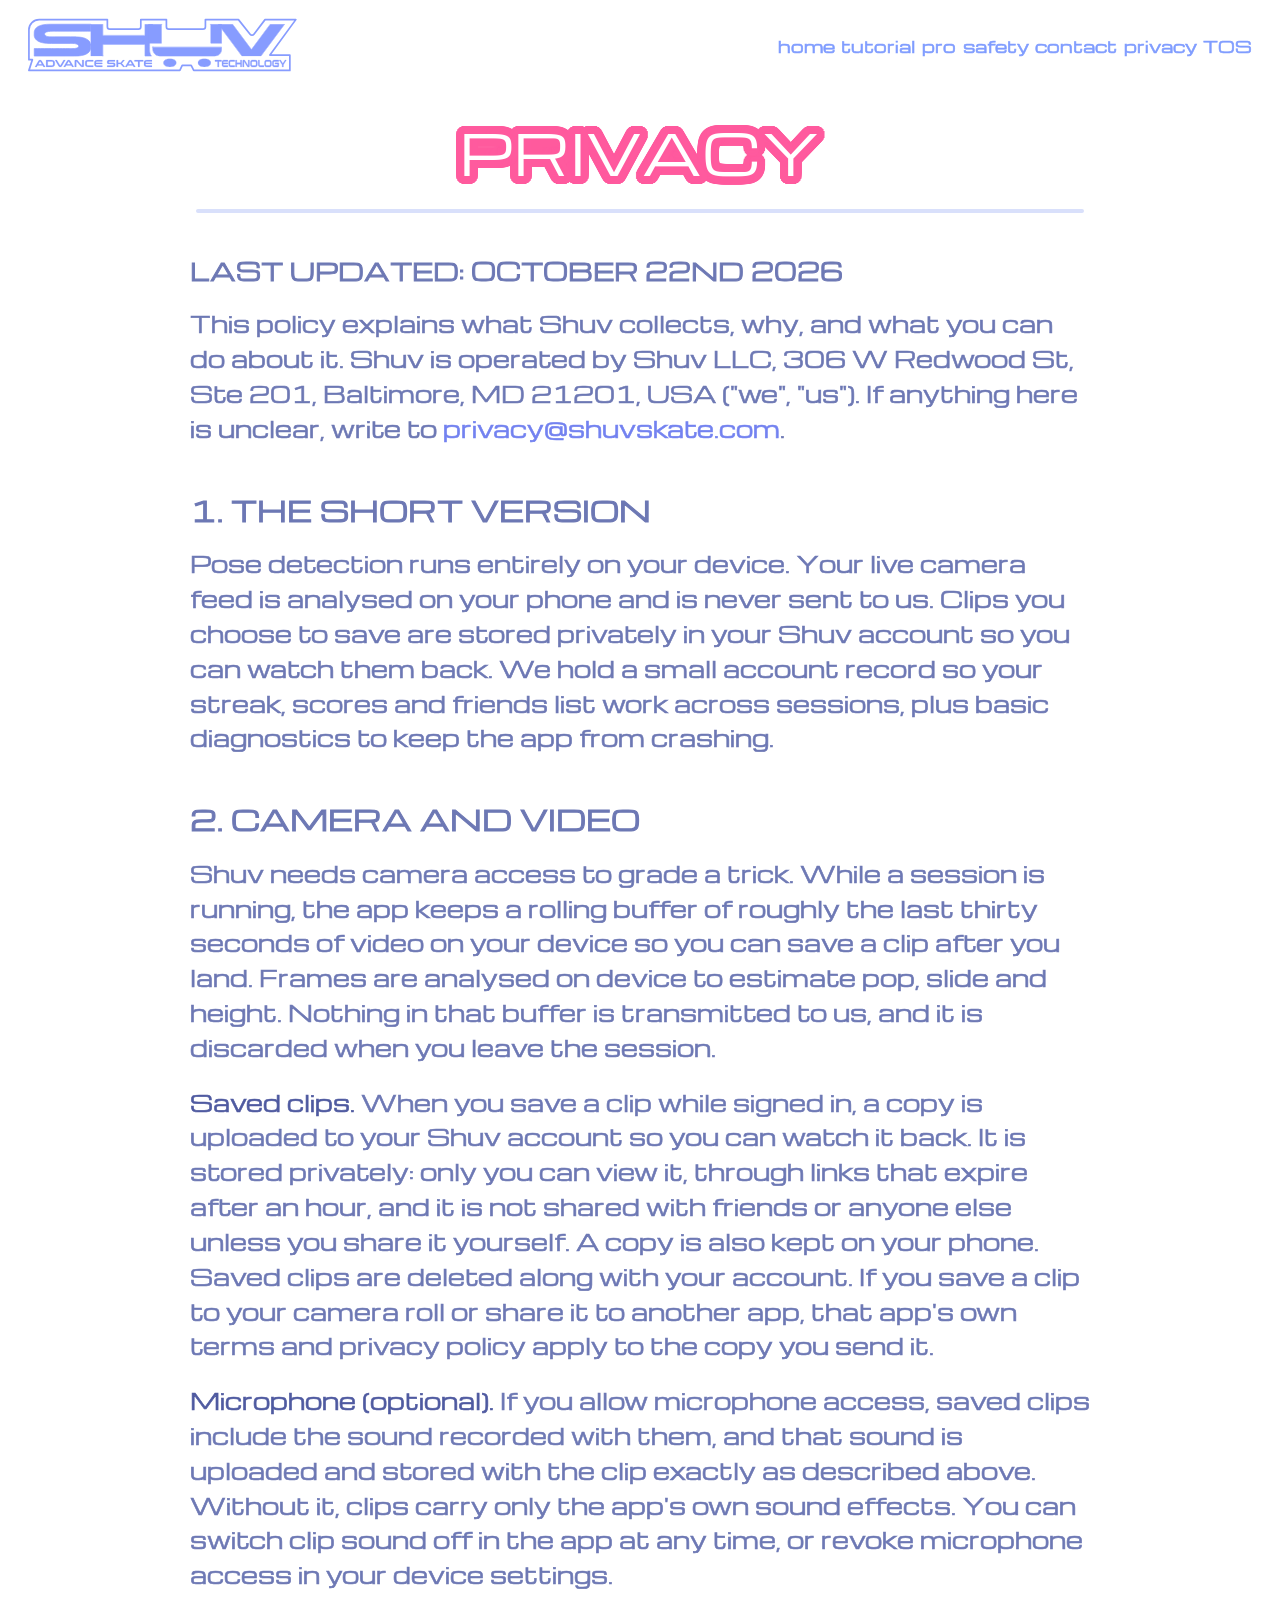
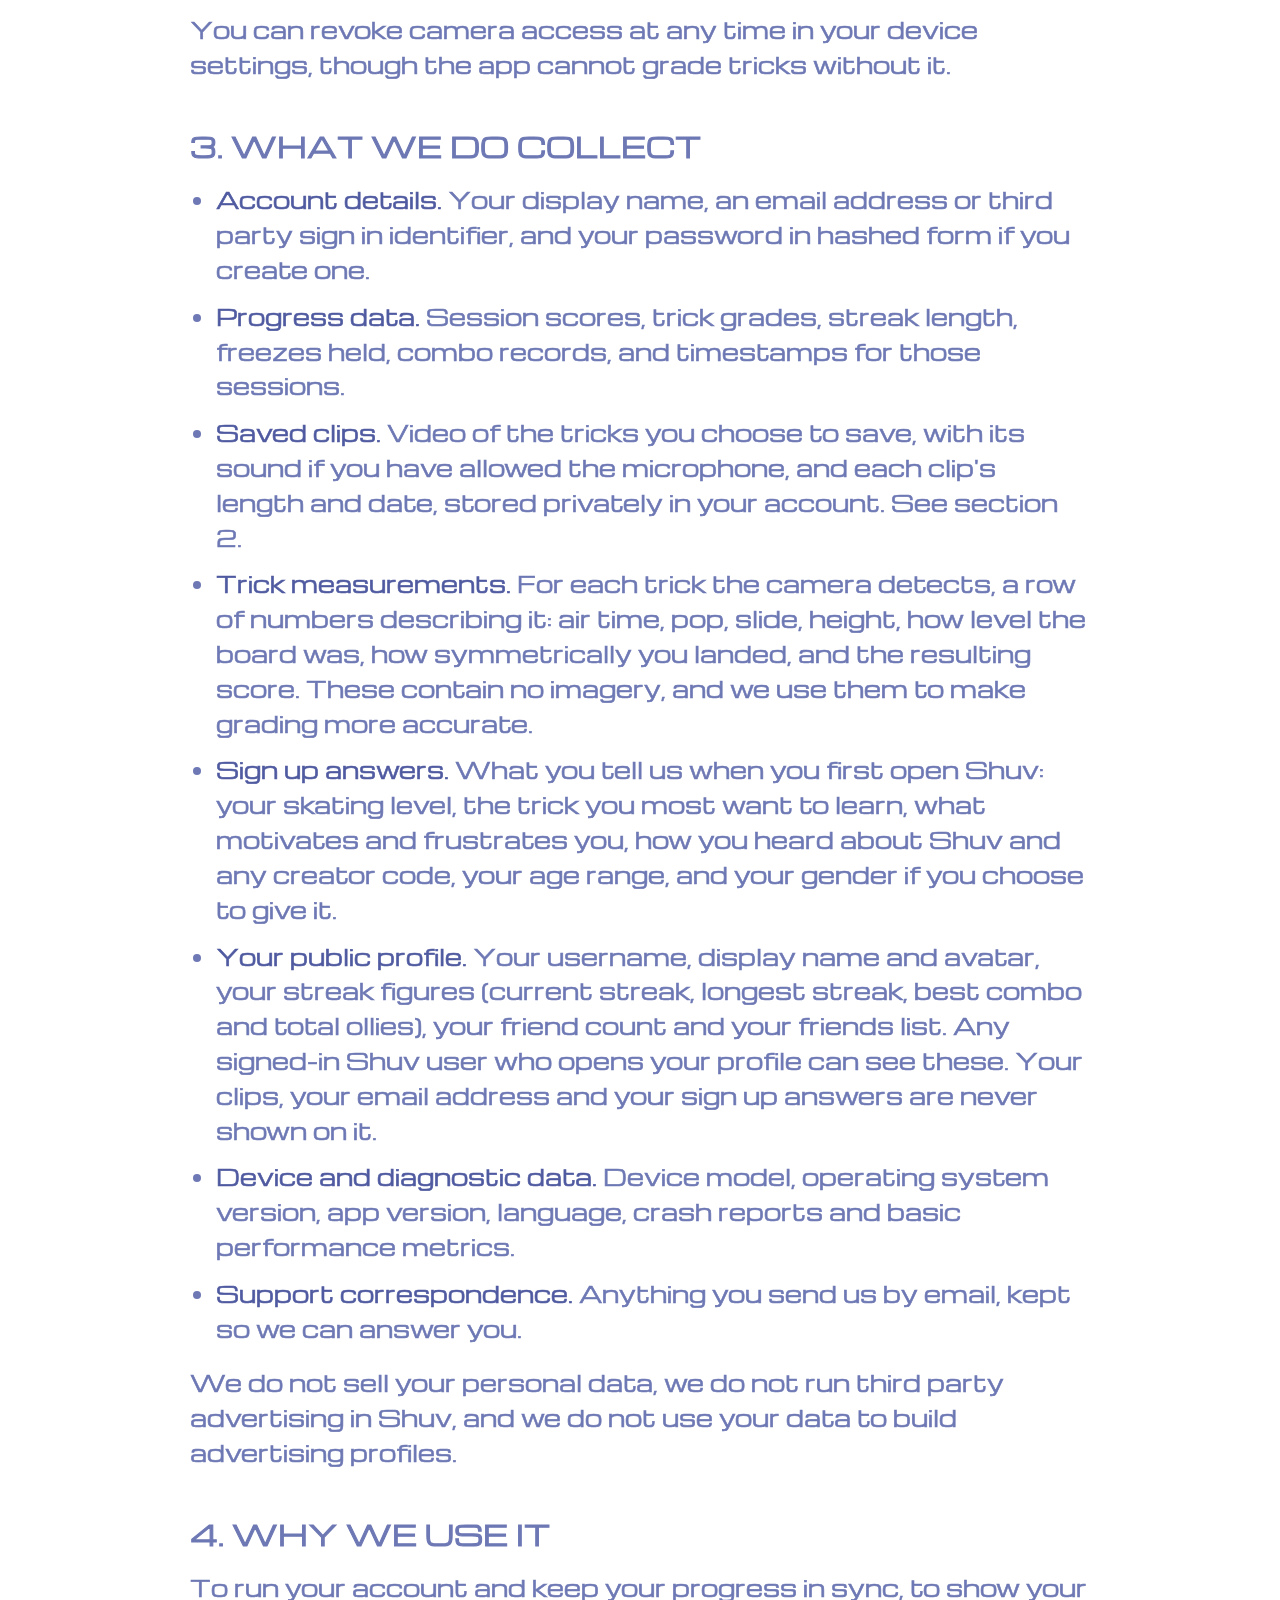
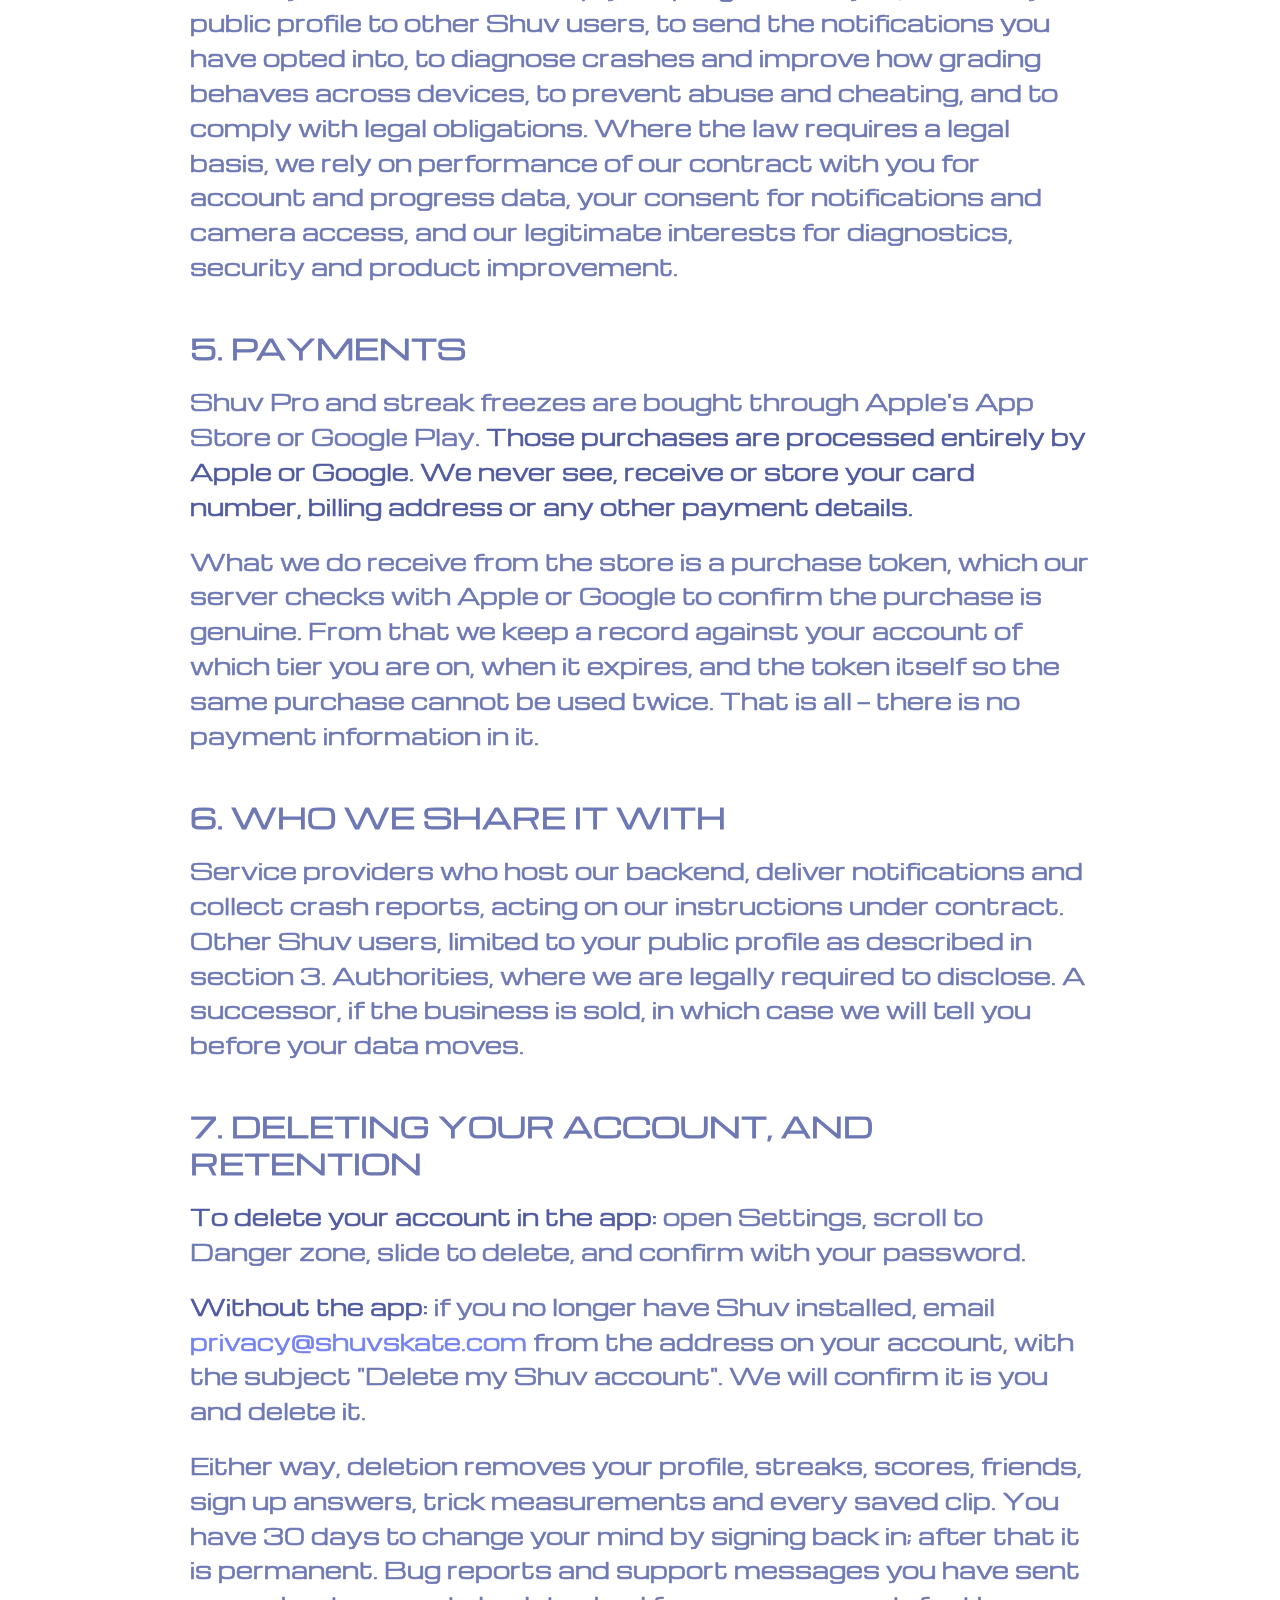
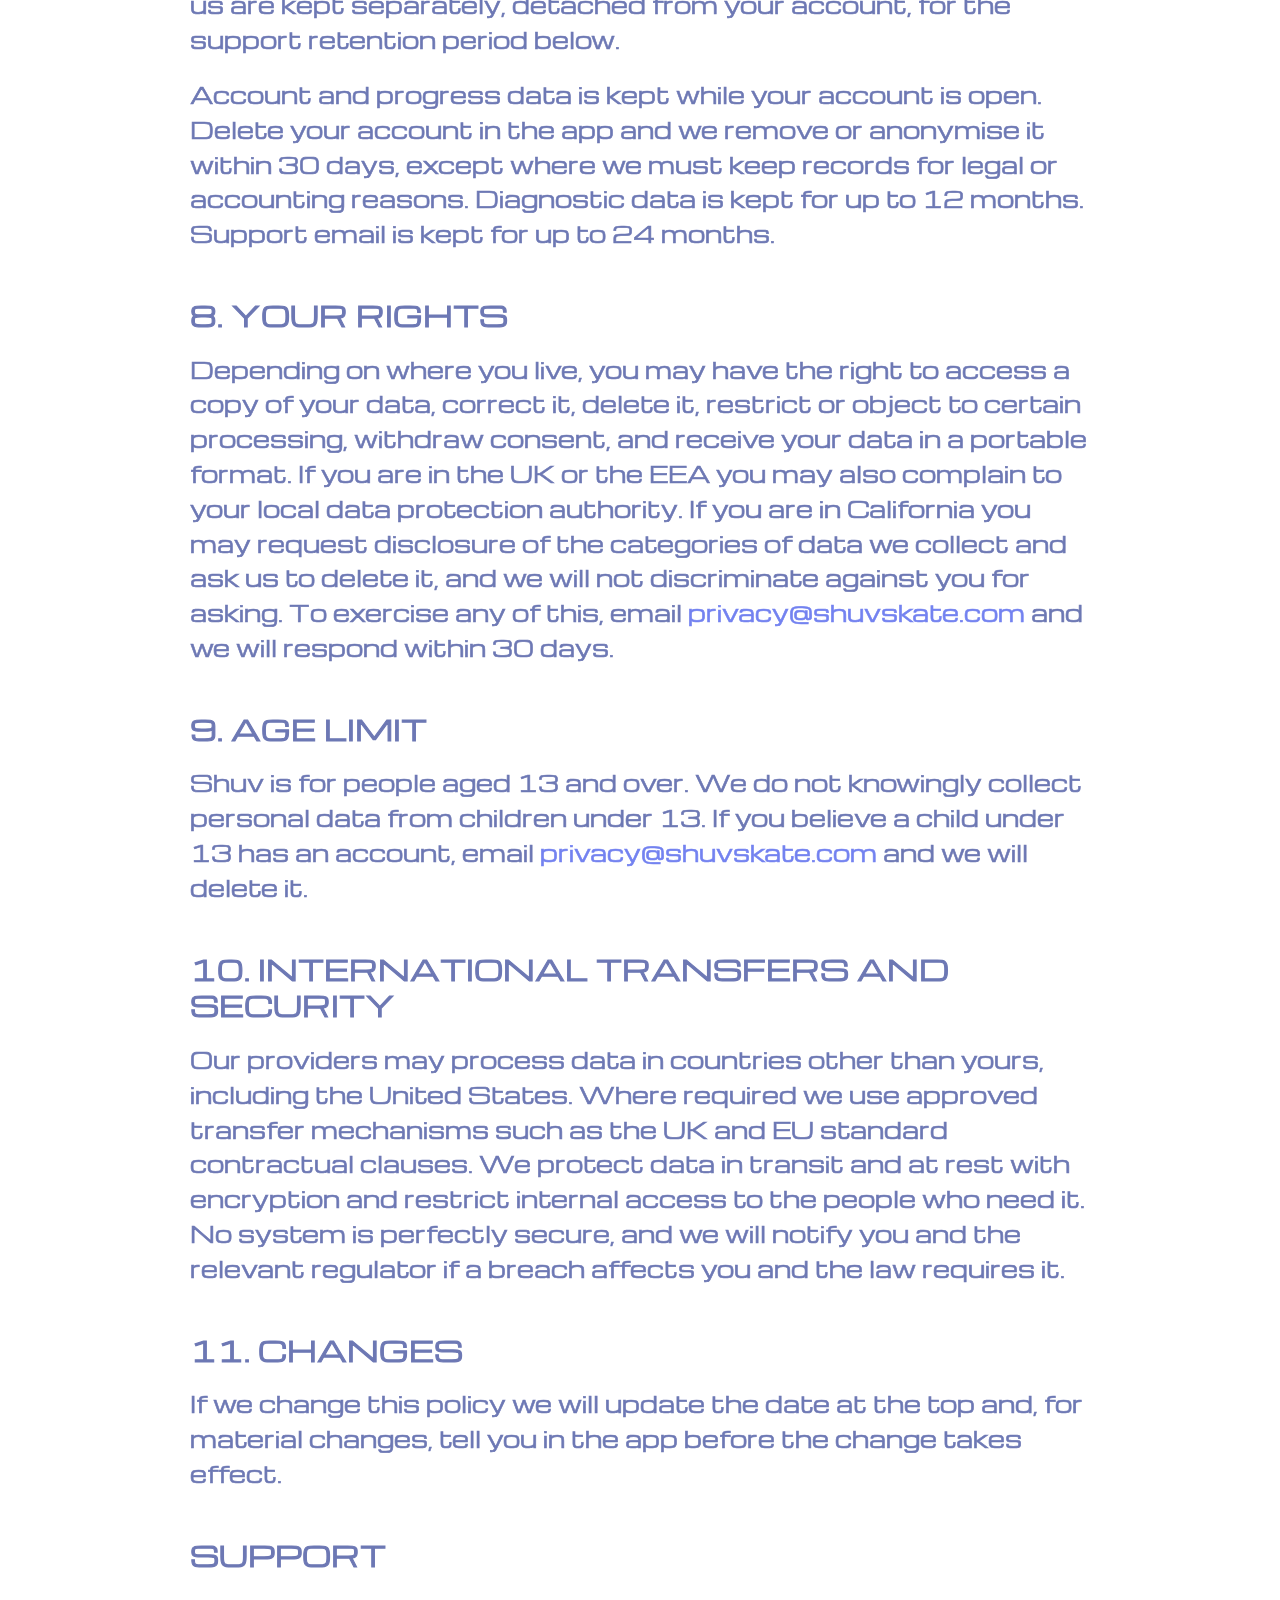
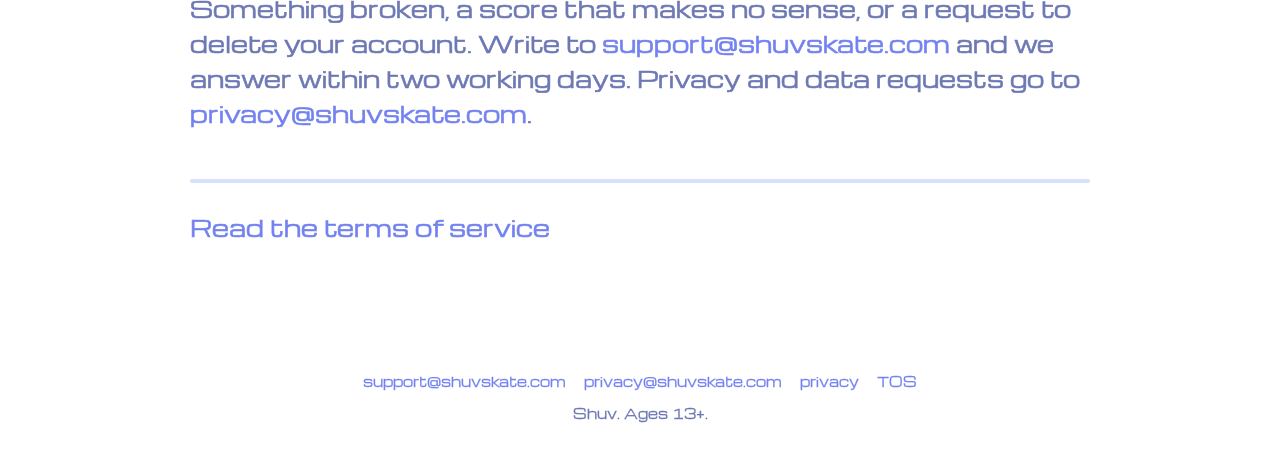
==== commit 23a98543: "Shuv website — 2026-10-22 21:47 UTC" ====
--- a/privacy.html
+++ b/privacy.html
@@ -85,29 +85,38 @@
         <!-- Operator filled in 7 Oct 2026 from the Maryland formation record.
              Work still outstanding on this page is tracked in the app repo,
              not here: this file is served to the public. -->
-        <p class="doc__date">Last updated: September 2nd 2026</p>
+        <p class="doc__date">Last updated: October 22nd 2026</p>
         <p>This policy explains what Shuv collects, why, and what you can do about it. Shuv is operated by Shuv LLC, 306 W Redwood St, Ste 201, Baltimore, MD 21201, USA ("we", "us"). If anything here is unclear, write to <a href="mailto:privacy@shuvskate.com">privacy@shuvskate.com</a>.</p>
         <h2>1. The short version</h2>
-        <p>Pose detection runs entirely on your device. Your camera feed and your video clips are processed on your phone and are not uploaded to us. We hold a small account record so your streak, scores and friends list work across sessions, plus basic diagnostics to keep the app from crashing.</p>
+        <p>Pose detection runs entirely on your device. Your live camera feed is analysed on your phone and is never sent to us. Clips you choose to save are stored privately in your Shuv account so you can watch them back. We hold a small account record so your streak, scores and friends list work across sessions, plus basic diagnostics to keep the app from crashing.</p>
         <h2>2. Camera and video</h2>
-        <p>Shuv needs camera access to grade a trick. While a session is running, the app keeps a rolling buffer of roughly the last thirty seconds of video in your device's memory so you can save a clip after you land. Frames are analysed on device to estimate pop, slide and height. Nothing in that buffer is transmitted to us, and the buffer is discarded when you leave the session or save over it. A clip only leaves your phone if you choose to save it to your camera roll or share it to another app, at which point that app's own terms and privacy policy apply. You can revoke camera access at any time in your device settings, though the app cannot grade tricks without it.</p>
+        <p>Shuv needs camera access to grade a trick. While a session is running, the app keeps a rolling buffer of roughly the last thirty seconds of video on your device so you can save a clip after you land. Frames are analysed on device to estimate pop, slide and height. Nothing in that buffer is transmitted to us, and it is discarded when you leave the session.</p>
+        <p><strong>Saved clips.</strong> When you save a clip while signed in, a copy is uploaded to your Shuv account so you can watch it back. It is stored privately: only you can view it, through links that expire after an hour, and it is not shared with friends or anyone else unless you share it yourself. A copy is also kept on your phone. Saved clips are deleted along with your account. If you save a clip to your camera roll or share it to another app, that app's own terms and privacy policy apply to the copy you send it.</p>
+        <p><strong>Microphone (optional).</strong> If you allow microphone access, saved clips include the sound recorded with them, and that sound is uploaded and stored with the clip exactly as described above. Without it, clips carry only the app's own sound effects. You can switch clip sound off in the app at any time, or revoke microphone access in your device settings.</p>
+        <p> You can revoke camera access at any time in your device settings, though the app cannot grade tricks without it.</p>
         <h2>3. What we do collect</h2>
         <ul>
           <li><strong>Account details.</strong> Your display name, an email address or third party sign in identifier, and your password in hashed form if you create one.</li>
           <li><strong>Progress data.</strong> Session scores, trick grades, streak length, freezes held, combo records, and timestamps for those sessions.</li>
-          <li><strong>Social data.</strong> Your friends list and the entries you appear as on friends leaderboards. Only people you have added can see your leaderboard entry.</li>
+          <li><strong>Saved clips.</strong> Video of the tricks you choose to save, with its sound if you have allowed the microphone, and each clip's length and date, stored privately in your account. See section 2.</li>
+          <li><strong>Trick measurements.</strong> For each trick the camera detects, a row of numbers describing it: air time, pop, slide, height, how level the board was, how symmetrically you landed, and the resulting score. These contain no imagery, and we use them to make grading more accurate.</li>
+          <li><strong>Sign up answers.</strong> What you tell us when you first open Shuv: your skating level, the trick you most want to learn, what motivates and frustrates you, how you heard about Shuv and any creator code, your age range, and your gender if you choose to give it.</li>
+          <li><strong>Your public profile.</strong> Your username, display name and avatar, your streak figures (current streak, longest streak, best combo and total ollies), your friend count and your friends list. Any signed-in Shuv user who opens your profile can see these. Your clips, your email address and your sign up answers are never shown on it.</li>
           <li><strong>Device and diagnostic data.</strong> Device model, operating system version, app version, language, crash reports and basic performance metrics.</li>
           <li><strong>Support correspondence.</strong> Anything you send us by email, kept so we can answer you.</li>
         </ul>
         <p>We do not sell your personal data, we do not run third party advertising in Shuv, and we do not use your data to build advertising profiles.</p>
         <h2>4. Why we use it</h2>
-        <p>To run your account and keep your progress in sync, to show leaderboards to the friends you have added, to send the notifications you have opted into, to diagnose crashes and improve how grading behaves across devices, to prevent abuse and cheating, and to comply with legal obligations. Where the law requires a legal basis, we rely on performance of our contract with you for account and progress data, your consent for notifications and camera access, and our legitimate interests for diagnostics, security and product improvement.</p>
+        <p>To run your account and keep your progress in sync, to show your public profile to other Shuv users, to send the notifications you have opted into, to diagnose crashes and improve how grading behaves across devices, to prevent abuse and cheating, and to comply with legal obligations. Where the law requires a legal basis, we rely on performance of our contract with you for account and progress data, your consent for notifications and camera access, and our legitimate interests for diagnostics, security and product improvement.</p>
         <h2>5. Payments</h2>
         <p>Shuv Pro and streak freezes are bought through Apple's App Store or Google Play. <strong>Those purchases are processed entirely by Apple or Google. We never see, receive or store your card number, billing address or any other payment details.</strong></p>
         <p>What we do receive from the store is a purchase token, which our server checks with Apple or Google to confirm the purchase is genuine. From that we keep a record against your account of which tier you are on, when it expires, and the token itself so the same purchase cannot be used twice. That is all — there is no payment information in it.</p>
         <h2>6. Who we share it with</h2>
-        <p>Service providers who host our backend, deliver notifications and collect crash reports, acting on our instructions under contract. Other Shuv users, limited to the profile name and leaderboard figures visible to friends you have added. Authorities, where we are legally required to disclose. A successor, if the business is sold, in which case we will tell you before your data moves.</p>
-        <h2>7. Retention</h2>
+        <p>Service providers who host our backend, deliver notifications and collect crash reports, acting on our instructions under contract. Other Shuv users, limited to your public profile as described in section 3. Authorities, where we are legally required to disclose. A successor, if the business is sold, in which case we will tell you before your data moves.</p>
+        <h2 id="delete-account">7. Deleting your account, and retention</h2>
+        <p><strong>To delete your account in the app:</strong> open Settings, scroll to Danger zone, slide to delete, and confirm with your password.</p>
+        <p><strong>Without the app:</strong> if you no longer have Shuv installed, email <a href="mailto:privacy@shuvskate.com?subject=Delete%20my%20Shuv%20account">privacy@shuvskate.com</a> from the address on your account, with the subject "Delete my Shuv account". We will confirm it is you and delete it.</p>
+        <p>Either way, deletion removes your profile, streaks, scores, friends, sign up answers, trick measurements and every saved clip. You have 30 days to change your mind by signing back in; after that it is permanent. Bug reports and support messages you have sent us are kept separately, detached from your account, for the support retention period below.</p>
         <p>Account and progress data is kept while your account is open. Delete your account in the app and we remove or anonymise it within 30 days, except where we must keep records for legal or accounting reasons. Diagnostic data is kept for up to 12 months. Support email is kept for up to 24 months.</p>
         <h2>8. Your rights</h2>
         <p>Depending on where you live, you may have the right to access a copy of your data, correct it, delete it, restrict or object to certain processing, withdraw consent, and receive your data in a portable format. If you are in the UK or the EEA you may also complain to your local data protection authority. If you are in California you may request disclosure of the categories of data we collect and ask us to delete it, and we will not discriminate against you for asking. To exercise any of this, email <a href="mailto:privacy@shuvskate.com">privacy@shuvskate.com</a> and we will respond within 30 days.</p>
--- a/css/shuv.css
+++ b/css/shuv.css
@@ -317,6 +317,12 @@
 .hero__art > img { width: min(88%, 720px); margin: 0 auto; }
 .hero__copy { flex: 1 1 380px; display: flex; flex-direction: column; align-items: center; justify-content: center; }
 .hero__title { margin: 0; text-align: center; font-size: var(--h1); line-height: 1.22; text-wrap: balance; }
+/* Who Rash is, said once, before every later line talks about him as if
+   the visitor already knew. Card-heading size so it reads as part of the
+   headline rather than body copy, and the page's own accent colour. */
+.hero__sub { margin: 0.6em 0 0; text-align: center; font-size: var(--ch); line-height: 1.25; color: var(--peri); text-wrap: balance;
+  /* Michroma has one weight, so bold is faked the same way the headings do it */
+  -webkit-text-stroke: .045em currentColor; }
 
 /* Store badges. PHONE: pinned bottom right of Rash. DESKTOP: bottom left. */
 .store-badges { position: absolute; right: 0; bottom: 0; display: grid; gap: 12px; justify-items: start; }
